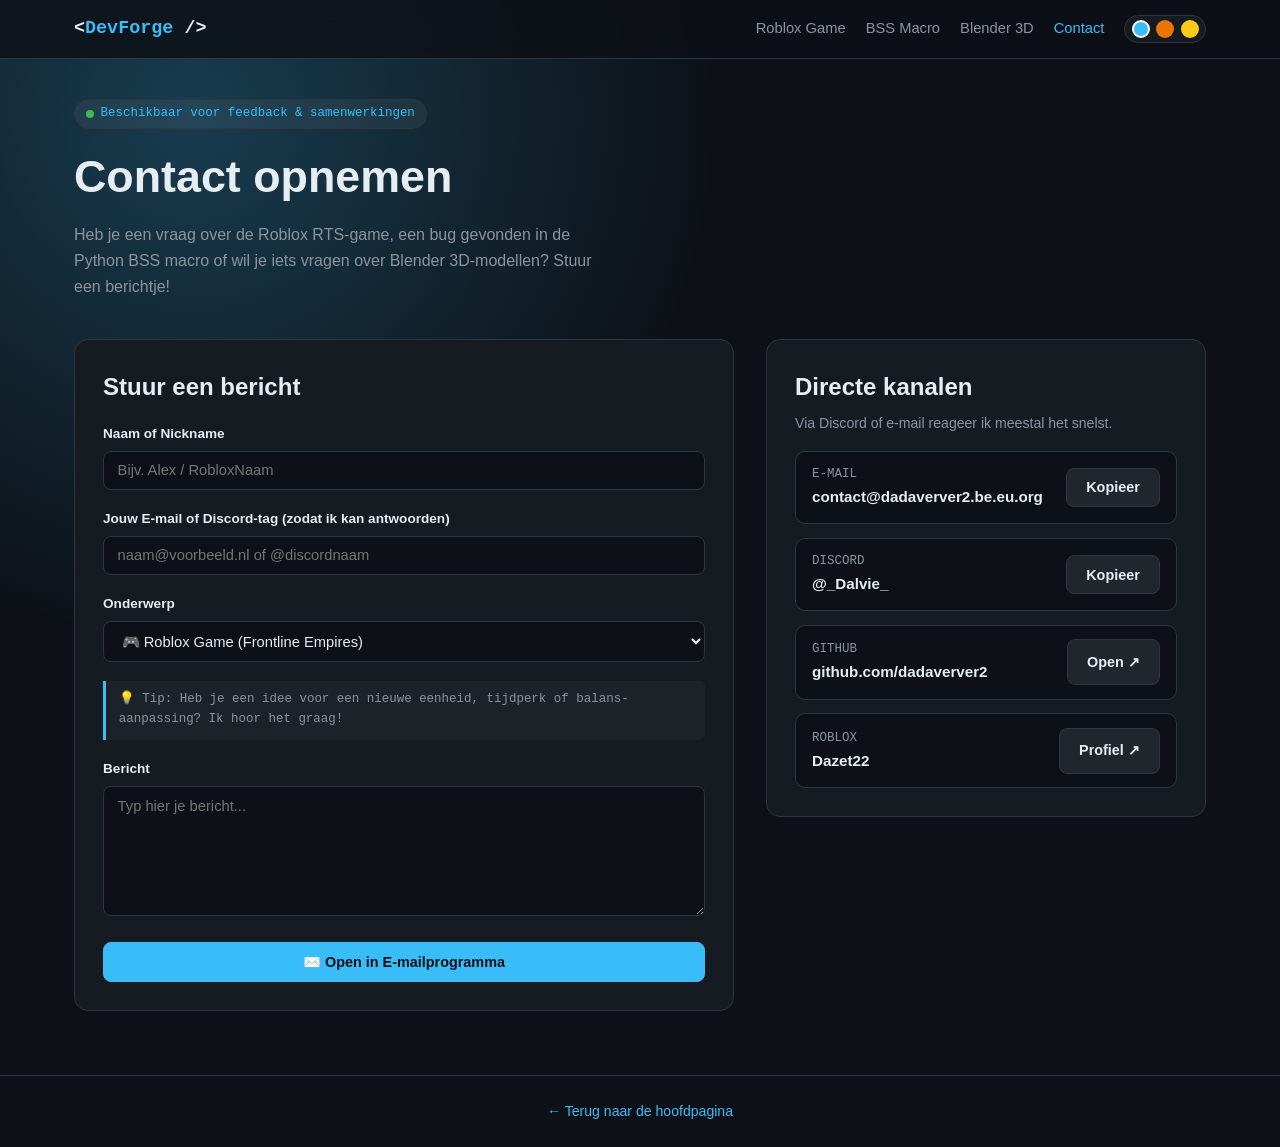
==== contact.html @ e72c08bb "Add files via upload" ====
<!DOCTYPE html>
<html lang="nl">
<head>
  <meta charset="UTF-8" />
  <meta name="viewport" content="width=device-width, initial-scale=1.0" />
  <title>Contact // DevForge</title>
  <style>
    :root {
      --bg: #0d1117;
      --bg-card: #161b22;
      --border: #30363d;
      --text: #e6edf3;
      --text-muted: #8b949e;
      --accent: #38bdf8;
      --accent-glow: rgba(56, 189, 248, 0.25);
      --success: #3fb950;
      --warning: #d29922;
      --font-mono: 'Fira Code', 'Cascadia Code', Consolas, monospace;
      --font-sans: 'Inter', -apple-system, BlinkMacSystemFont, 'Segoe UI', Roboto, sans-serif;
    }

    [data-theme="blender"] {
      --accent: #ea7600;
      --accent-glow: rgba(234, 118, 0, 0.25);
    }

    [data-theme="bss"] {
      --accent: #facc15;
      --accent-glow: rgba(250, 204, 21, 0.25);
    }

    * { box-sizing: border-box; margin: 0; padding: 0; }

    body {
      font-family: var(--font-sans);
      background-color: var(--bg);
      color: var(--text);
      line-height: 1.6;
      background-image: radial-gradient(circle at 15% 10%, var(--accent-glow), transparent 35%);
      min-height: 100vh;
      display: flex;
      flex-direction: column;
    }

    header {
      position: sticky;
      top: 0;
      z-index: 100;
      backdrop-filter: blur(12px);
      background: rgba(13, 17, 23, 0.85);
      border-bottom: 1px solid var(--border);
    }

    .nav-container {
      max-width: 1180px;
      margin: 0 auto;
      padding: 0.9rem 1.5rem;
      display: flex;
      justify-content: space-between;
      align-items: center;
      flex-wrap: wrap;
      gap: 1rem;
    }

    .logo {
      font-family: var(--font-mono);
      font-weight: 700;
      font-size: 1.15rem;
      color: var(--text);
      text-decoration: none;
    }
    .logo span { color: var(--accent); }

    nav {
      display: flex;
      gap: 1.25rem;
      align-items: center;
      flex-wrap: wrap;
    }

    nav a {
      color: var(--text-muted);
      text-decoration: none;
      font-size: 0.92rem;
      font-weight: 500;
      transition: color 0.2s;
    }
    nav a:hover, nav a.active { color: var(--accent); }

    .theme-switcher {
      display: flex;
      gap: 0.4rem;
      background: var(--bg-card);
      padding: 0.25rem 0.4rem;
      border-radius: 999px;
      border: 1px solid var(--border);
    }

    .theme-btn {
      width: 18px;
      height: 18px;
      border-radius: 50%;
      border: 2px solid transparent;
      cursor: pointer;
    }
    .theme-btn.active { border-color: #fff; }
    .theme-blue { background: #38bdf8; }
    .theme-orange { background: #ea7600; }
    .theme-gold { background: #facc15; }

    main {
      max-width: 1180px;
      width: 100%;
      margin: 0 auto;
      padding: 2.5rem 1.5rem 4rem;
      flex: 1;
    }

    .badge {
      display: inline-flex;
      align-items: center;
      gap: 0.4rem;
      font-family: var(--font-mono);
      font-size: 0.78rem;
      padding: 0.25rem 0.7rem;
      border-radius: 999px;
      background: rgba(255, 255, 255, 0.05);
      border: 1px solid var(--border);
      color: var(--accent);
      margin-bottom: 0.75rem;
    }

    .pulse-dot {
      width: 8px;
      height: 8px;
      background: var(--success);
      border-radius: 50%;
    }

    h1 {
      font-size: clamp(1.9rem, 4vw, 2.8rem);
      margin-bottom: 0.6rem;
    }

    .lead {
      color: var(--text-muted);
      max-width: 60ch;
      margin-bottom: 2.5rem;
    }

    .contact-grid {
      display: grid;
      grid-template-columns: 1.2fr 0.8fr;
      gap: 2rem;
      align-items: start;
    }

    @media (max-width: 850px) {
      .contact-grid { grid-template-columns: 1fr; }
    }

    .card {
      background: var(--bg-card);
      border: 1px solid var(--border);
      border-radius: 14px;
      padding: 1.75rem;
    }

    .form-group {
      margin-bottom: 1.15rem;
    }

    label {
      display: block;
      font-size: 0.85rem;
      font-weight: 600;
      margin-bottom: 0.4rem;
      color: var(--text);
    }

    input, select, textarea {
      width: 100%;
      padding: 0.65rem 0.85rem;
      background: #0d1117;
      border: 1px solid var(--border);
      border-radius: 8px;
      color: var(--text);
      font-family: var(--font-sans);
      font-size: 0.92rem;
      outline: none;
      transition: border-color 0.2s;
    }

    input:focus, select:focus, textarea:focus {
      border-color: var(--accent);
    }

    textarea {
      min-height: 130px;
      resize: vertical;
    }

    .hint-box {
      font-family: var(--font-mono);
      font-size: 0.78rem;
      color: var(--text-muted);
      background: rgba(255, 255, 255, 0.03);
      border-left: 3px solid var(--accent);
      padding: 0.6rem 0.8rem;
      border-radius: 0 6px 6px 0;
      margin-bottom: 1.15rem;
    }

    .btn {
      display: inline-flex;
      align-items: center;
      justify-content: center;
      gap: 0.5rem;
      padding: 0.65rem 1.2rem;
      border-radius: 8px;
      border: 1px solid var(--border);
      background: #21262d;
      color: var(--text);
      font-size: 0.9rem;
      font-weight: 600;
      cursor: pointer;
      text-decoration: none;
      transition: all 0.15s;
    }

    .btn:hover { border-color: var(--accent); background: #2c323b; }

    .btn-primary {
      background: var(--accent);
      color: #0d1117;
      border-color: var(--accent);
      width: 100%;
    }
    .btn-primary:hover { opacity: 0.9; background: var(--accent); }

    .channel-list {
      display: flex;
      flex-direction: column;
      gap: 0.85rem;
      margin-top: 1rem;
    }

    .channel-item {
      display: flex;
      justify-content: space-between;
      align-items: center;
      background: #0d1117;
      border: 1px solid var(--border);
      padding: 0.85rem 1rem;
      border-radius: 10px;
      gap: 0.75rem;
    }

    .channel-title {
      font-size: 0.78rem;
      color: var(--text-muted);
      font-family: var(--font-mono);
    }

    .channel-value {
      font-size: 0.95rem;
      font-weight: 600;
      word-break: break-all;
    }

    .toast {
      position: fixed;
      bottom: 20px;
      right: 20px;
      background: var(--bg-card);
      border: 1px solid var(--accent);
      color: var(--text);
      padding: 0.75rem 1.1rem;
      border-radius: 10px;
      font-size: 0.88rem;
      transform: translateY(100px);
      opacity: 0;
      transition: all 0.25s ease;
    }
    .toast.show { transform: translateY(0); opacity: 1; }

    footer {
      border-top: 1px solid var(--border);
      padding: 1.5rem;
      text-align: center;
      color: var(--text-muted);
      font-size: 0.88rem;
    }
  </style>
</head>
<body>

  <header>
    <div class="nav-container">
      <a href="index.html" class="logo">&lt;<span>DevForge</span> /&gt;</a>
      <nav>
        <a href="index.html#roblox">Roblox Game</a>
        <a href="index.html#python">BSS Macro</a>
        <a href="index.html#blender">Blender 3D</a>
        <a href="contact.html" class="active">Contact</a>
        <div class="theme-switcher" title="Kies accentkleur">
          <button class="theme-btn theme-blue active" onclick="setTheme('default', this)"></button>
          <button class="theme-btn theme-orange" onclick="setTheme('blender', this)"></button>
          <button class="theme-btn theme-gold" onclick="setTheme('bss', this)"></button>
        </div>
      </nav>
    </div>
  </header>

  <main>
    <div class="badge"><span class="pulse-dot"></span> Beschikbaar voor feedback & samenwerkingen</div>
    <h1>Contact opnemen</h1>
    <p class="lead">
      Heb je een vraag over de Roblox RTS-game, een bug gevonden in de Python BSS macro of wil je iets vragen over Blender 3D-modellen? Stuur een berichtje!
    </p>

    <div class="contact-grid">
      <!-- FORMULIER -->
      <div class="card">
        <h2 style="margin-bottom: 1rem;">Stuur een bericht</h2>
        <form id="contactForm" onsubmit="handleSubmit(event)">
          <div class="form-group">
            <label for="name">Naam of Nickname</label>
            <input type="text" id="name" placeholder="Bijv. Alex / RobloxNaam" required />
          </div>

          <div class="form-group">
            <label for="senderInfo">Jouw E-mail of Discord-tag (zodat ik kan antwoorden)</label>
            <input type="text" id="senderInfo" placeholder="naam@voorbeeld.nl of @discordnaam" required />
          </div>

          <div class="form-group">
            <label for="topic">Onderwerp</label>
            <select id="topic" onchange="updateHint()">
              <option value="Roblox Game">🎮 Roblox Game (Frontline Empires)</option>
              <option value="BSS Macro">🐝 Python BSS Macro (Support / Bug)</option>
              <option value="Blender 3D">🧊 Blender 3D Modellering</option>
              <option value="Anders">💬 Algemene vraag / Hallo zeggen</option>
            </select>
          </div>

          <div class="hint-box" id="topicHint">
            💡 Tip: Heb je een idee voor een nieuwe eenheid, tijdperk of balans-aanpassing? Ik hoor het graag!
          </div>

          <div class="form-group">
            <label for="message">Bericht</label>
            <textarea id="message" placeholder="Typ hier je bericht..." required></textarea>
          </div>

          <button type="submit" class="btn btn-primary">✉️ Open in E-mailprogramma</button>
        </form>
      </div>

      <!-- DIRECTE KANALEN -->
      <div class="card">
        <h2>Directe kanalen</h2>
        <p style="font-size: 0.88rem; color: var(--text-muted); margin-top: 0.35rem;">
          Via Discord of e-mail reageer ik meestal het snelst.
        </p>

        <div class="channel-list">
          <!-- VUL HIER IN: JOUW E-MAILADRES -->
          <div class="channel-item">
            <div>
              <div class="channel-title">E-MAIL</div>
              <div class="channel-value" id="myEmail">contact@dadaverver2.be.eu.org</div>
            </div>
            <button class="btn" onclick="copyText('myEmail', 'E-mailadres gekopieerd!')">Kopieer</button>
          </div>

          <!-- VUL HIER IN: JOUW DISCORD GEBRUIKERSNAAM -->
          <div class="channel-item">
            <div>
              <div class="channel-title">DISCORD</div>
              <div class="channel-value" id="myDiscord">@_Dalvie_</div>
            </div>
            <button class="btn" onclick="copyText('myDiscord', 'Discord-naam gekopieerd!')">Kopieer</button>
          </div>

          <!-- VUL HIER IN: JOUW GITHUB LINK -->
          <div class="channel-item">
            <div>
              <div class="channel-title">GITHUB</div>
              <div class="channel-value">github.com/dadaverver2</div>
            </div>
            <a class="btn" href="https://github.com/jouw-naam" target="_blank" rel="noopener">Open ↗</a>
          </div>

          <!-- VUL HIER IN: JOUW ROBLOX PROFIEL LINK -->
          <div class="channel-item">
            <div>
              <div class="channel-title">ROBLOX</div>
              <div class="channel-value">Dazet22</div>
            </div>
            <a class="btn" href="https://www.roblox.com/" target="_blank" rel="noopener">Profiel ↗</a>
          </div>
        </div>
      </div>
    </div>
  </main>

  <footer>
    <a href="index.html" style="color: var(--accent); text-decoration: none;">← Terug naar de hoofdpagina</a>
  </footer>

  <div class="toast" id="toast"></div>

  <script>
    // VUL HIER IN: Hetzelfde e-mailadres waar het formulier naartoe moet mailen
    const TARGET_EMAIL = "contact@dadaverver2.be.eu.org";

    function setTheme(theme, btn) {
      if (theme === 'default') document.documentElement.removeAttribute('data-theme');
      else document.documentElement.setAttribute('data-theme', theme);
      document.querySelectorAll('.theme-btn').forEach(b => b.classList.remove('active'));
      if (btn) btn.classList.add('active');
    }

    function updateHint() {
      const topic = document.getElementById('topic').value;
      const hint = document.getElementById('topicHint');
      const hints = {
        "Roblox Game": "💡 Tip: Heb je een idee voor een nieuwe eenheid, tijdperk of balans-aanpassing? Ik hoor het graag!",
        "BSS Macro": "💡 Tip: Meld bij een bug graag je schermresolutie (bijv. 1920x1080) en Windows scaling (100% / 125%).",
        "Blender 3D": "💡 Tip: Op zoek naar een specifiek low-poly model of benieuwd naar de polycount/wireframes? Vermeld het erbij!",
        "Anders": "💡 Tip: Alles mag, van programmeertips tot gewoon even hoi zeggen!"
      };
      hint.textContent = hints[topic];
    }

    function copyText(elementId, message) {
      const text = document.getElementById(elementId).textContent.trim();
      navigator.clipboard.writeText(text).then(() => showToast(message));
    }

    function handleSubmit(e) {
      e.preventDefault();
      const name = document.getElementById('name').value;
      const sender = document.getElementById('senderInfo').value;
      const topic = document.getElementById('topic').value;
      const msg = document.getElementById('message').value;

      const subject = encodeURIComponent(`[Website Contact] ${topic} - van ${name}`);
      const body = encodeURIComponent(`Naam: ${name}\nContactgegevens: ${sender}\nOnderwerp: ${topic}\n\nBericht:\n${msg}`);

      window.location.href = `mailto:${TARGET_EMAIL}?subject=${subject}&body=${body}`;
      showToast("E-mailprogramma geopend!");
    }

    function showToast(msg) {
      const t = document.getElementById('toast');
      t.textContent = msg;
      t.classList.add('show');
      setTimeout(() => t.classList.remove('show'), 3000);
    }
  </script>
</body>
</html>
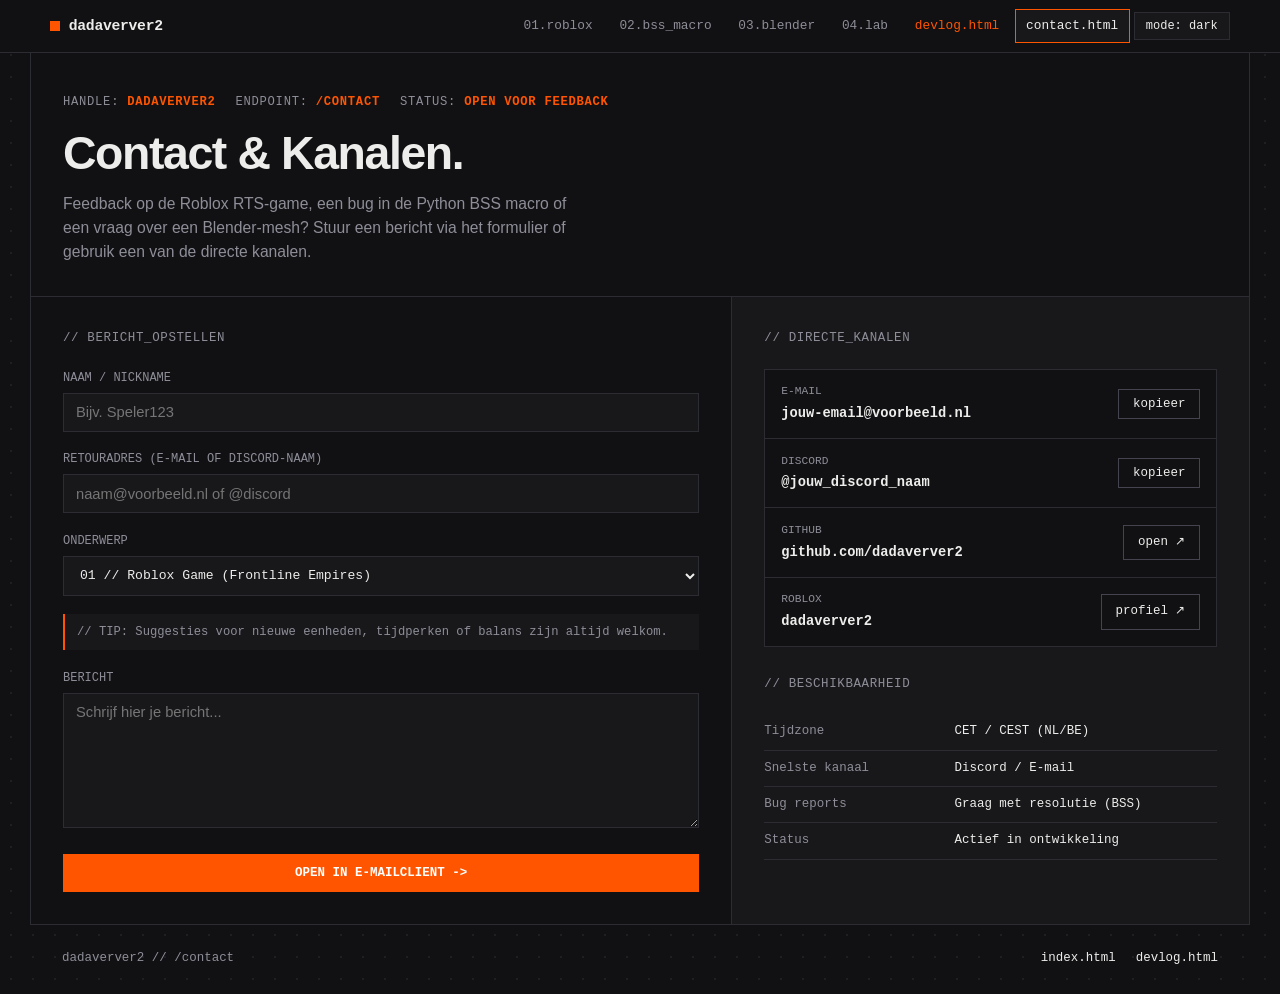
==== commit 1d2122f0: "Add files via upload" ====
--- a/contact.html
+++ b/contact.html
@@ -3,461 +3,560 @@
 <head>
   <meta charset="UTF-8" />
   <meta name="viewport" content="width=device-width, initial-scale=1.0" />
-  <title>Contact // DevForge</title>
+  <title>dadaverver2 — contact</title>
   <style>
     :root {
-      --bg: #0d1117;
-      --bg-card: #161b22;
-      --border: #30363d;
-      --text: #e6edf3;
-      --text-muted: #8b949e;
-      --accent: #38bdf8;
-      --accent-glow: rgba(56, 189, 248, 0.25);
-      --success: #3fb950;
-      --warning: #d29922;
-      --font-mono: 'Fira Code', 'Cascadia Code', Consolas, monospace;
-      --font-sans: 'Inter', -apple-system, BlinkMacSystemFont, 'Segoe UI', Roboto, sans-serif;
-    }
-
-    [data-theme="blender"] {
-      --accent: #ea7600;
-      --accent-glow: rgba(234, 118, 0, 0.25);
-    }
-
-    [data-theme="bss"] {
-      --accent: #facc15;
-      --accent-glow: rgba(250, 204, 21, 0.25);
+      --bg: #111113;
+      --surface: #18181b;
+      --surface-alt: #1f1f24;
+      --border: #2c2c33;
+      --border-strong: #44444e;
+      --text: #ededeb;
+      --muted: #8e8e99;
+      --accent: #ff5500;
+      --ok: #2ea043;
+      --grid-dot: rgba(255, 255, 255, 0.06);
+      --mono: ui-monospace, 'SFMono-Regular', 'Cascadia Code', Menlo, Consolas, monospace;
+      --sans: 'Inter', -apple-system, BlinkMacSystemFont, 'Segoe UI', Roboto, sans-serif;
+    }
+
+    [data-mode="paper"] {
+      --bg: #f3f2ed;
+      --surface: #eae8e1;
+      --surface-alt: #e2dfd6;
+      --border: #cbc8be;
+      --border-strong: #9e9b90;
+      --text: #161615;
+      --muted: #5c5b55;
+      --accent: #d93f00;
+      --ok: #1a7f37;
+      --grid-dot: rgba(0, 0, 0, 0.08);
     }
 
     * { box-sizing: border-box; margin: 0; padding: 0; }
 
     body {
-      font-family: var(--font-sans);
+      font-family: var(--sans);
       background-color: var(--bg);
-      color: var(--text);
-      line-height: 1.6;
-      background-image: radial-gradient(circle at 15% 10%, var(--accent-glow), transparent 35%);
+      background-image: radial-gradient(var(--grid-dot) 1px, transparent 1px);
+      background-size: 22px 22px;
+      color: var(--text);
+      line-height: 1.55;
+      -webkit-font-smoothing: antialiased;
       min-height: 100vh;
       display: flex;
       flex-direction: column;
     }
 
-    header {
+    /* TOP STUDIO BAR */
+    .topbar {
       position: sticky;
       top: 0;
       z-index: 100;
-      backdrop-filter: blur(12px);
-      background: rgba(13, 17, 23, 0.85);
+      background: var(--bg);
       border-bottom: 1px solid var(--border);
     }
 
-    .nav-container {
-      max-width: 1180px;
+    .topbar-inner {
+      max-width: 1220px;
       margin: 0 auto;
-      padding: 0.9rem 1.5rem;
+      display: flex;
+      justify-content: space-between;
+      align-items: center;
+      padding: 0 1.25rem;
+      min-height: 52px;
+      gap: 1rem;
+      flex-wrap: wrap;
+    }
+
+    .brand {
+      font-family: var(--mono);
+      font-size: 0.92rem;
+      font-weight: 700;
+      text-decoration: none;
+      color: var(--text);
+      display: flex;
+      align-items: center;
+      gap: 0.55rem;
+      letter-spacing: -0.02em;
+    }
+
+    .brand-marker {
+      display: inline-block;
+      width: 10px;
+      height: 10px;
+      background: var(--accent);
+    }
+
+    .nav-links {
+      display: flex;
+      align-items: center;
+      gap: 0.25rem;
+      flex-wrap: wrap;
+    }
+
+    .nav-links a {
+      font-family: var(--mono);
+      font-size: 0.8rem;
+      color: var(--muted);
+      text-decoration: none;
+      padding: 0.35rem 0.65rem;
+      border: 1px solid transparent;
+      transition: all 0.12s;
+    }
+
+    .nav-links a:hover {
+      color: var(--text);
+      border-color: var(--border);
+      background: var(--surface);
+    }
+
+    .nav-links a.nav-ext {
+      color: var(--accent);
+    }
+
+    .nav-links a.active {
+      color: var(--text);
+      border-color: var(--accent);
+      background: var(--surface);
+    }
+
+    .mode-btn {
+      font-family: var(--mono);
+      font-size: 0.75rem;
+      background: var(--surface);
+      color: var(--text);
+      border: 1px solid var(--border);
+      padding: 0.35rem 0.7rem;
+      cursor: pointer;
+    }
+    .mode-btn:hover { border-color: var(--accent); }
+
+    /* MAIN WRAP */
+    .wrap {
+      max-width: 1220px;
+      width: 100%;
+      margin: 0 auto;
+      border-left: 1px solid var(--border);
+      border-right: 1px solid var(--border);
+      background: var(--bg);
+      flex: 1;
+    }
+
+    /* HEADER BLOCK */
+    .page-head {
+      padding: 2.5rem 2rem 2rem;
+      border-bottom: 1px solid var(--border);
+    }
+
+    .meta-strip {
+      font-family: var(--mono);
+      font-size: 0.76rem;
+      color: var(--muted);
+      text-transform: uppercase;
+      letter-spacing: 0.06em;
+      margin-bottom: 1rem;
+      display: flex;
+      gap: 1.25rem;
+      flex-wrap: wrap;
+    }
+
+    .meta-strip span strong { color: var(--accent); font-weight: 600; }
+
+    h1 {
+      font-size: clamp(2rem, 4vw, 2.9rem);
+      font-weight: 800;
+      line-height: 1.08;
+      letter-spacing: -0.03em;
+      margin-bottom: 0.85rem;
+    }
+
+    .page-copy {
+      color: var(--muted);
+      max-width: 60ch;
+      font-size: 0.98rem;
+    }
+
+    /* SPLIT GRID */
+    .split-panel {
+      display: grid;
+      grid-template-columns: 1.15fr 0.85fr;
+      border-bottom: 1px solid var(--border);
+    }
+
+    @media (max-width: 900px) {
+      .split-panel { grid-template-columns: 1fr; }
+      .panel-right { border-left: none !important; border-top: 1px solid var(--border); }
+    }
+
+    .panel-left {
+      padding: 2rem;
+    }
+
+    .panel-right {
+      border-left: 1px solid var(--border);
+      padding: 2rem;
+      background: var(--surface);
+    }
+
+    .sub-label {
+      font-family: var(--mono);
+      font-size: 0.78rem;
+      color: var(--muted);
+      text-transform: uppercase;
+      letter-spacing: 0.05em;
+      margin-bottom: 1.25rem;
+      display: block;
+    }
+
+    /* FORM */
+    .form-row {
+      margin-bottom: 1.15rem;
+    }
+
+    .form-row label {
+      display: block;
+      font-family: var(--mono);
+      font-size: 0.75rem;
+      color: var(--muted);
+      text-transform: uppercase;
+      margin-bottom: 0.35rem;
+    }
+
+    input, select, textarea {
+      width: 100%;
+      padding: 0.65rem 0.75rem;
+      background: var(--surface);
+      border: 1px solid var(--border);
+      color: var(--text);
+      font-family: var(--sans);
+      font-size: 0.92rem;
+      outline: none;
+      transition: border-color 0.12s;
+    }
+
+    select {
+      font-family: var(--mono);
+      font-size: 0.82rem;
+    }
+
+    input:focus, select:focus, textarea:focus {
+      border-color: var(--accent);
+    }
+
+    textarea {
+      min-height: 135px;
+      resize: vertical;
+    }
+
+    .hint-line {
+      font-family: var(--mono);
+      font-size: 0.76rem;
+      color: var(--muted);
+      border-left: 2px solid var(--accent);
+      background: var(--surface);
+      padding: 0.55rem 0.75rem;
+      margin-bottom: 1.15rem;
+    }
+
+    /* BUTTONS */
+    .btn {
+      font-family: var(--mono);
+      font-size: 0.78rem;
+      padding: 0.45rem 0.85rem;
+      border: 1px solid var(--border-strong);
+      background: var(--bg);
+      color: var(--text);
+      cursor: pointer;
+      text-decoration: none;
+      display: inline-flex;
+      align-items: center;
+      justify-content: center;
+      transition: border-color 0.12s;
+    }
+    .btn:hover { border-color: var(--accent); }
+
+    .btn-accent {
+      background: var(--accent);
+      color: #fff;
+      border-color: var(--accent);
+      font-weight: 600;
+      width: 100%;
+      padding: 0.7rem 1rem;
+    }
+    .btn-accent:hover { opacity: 0.92; }
+
+    /* CHANNELS LEDGER */
+    .channel-list {
+      border: 1px solid var(--border);
+      background: var(--bg);
+      margin-bottom: 1.75rem;
+    }
+
+    .channel-row {
+      display: flex;
+      justify-content: space-between;
+      align-items: center;
+      padding: 0.85rem 1rem;
+      border-bottom: 1px solid var(--border);
+      gap: 0.75rem;
+    }
+    .channel-row:last-child { border-bottom: none; }
+
+    .ch-key {
+      font-family: var(--mono);
+      font-size: 0.7rem;
+      color: var(--muted);
+      text-transform: uppercase;
+    }
+
+    .ch-val {
+      font-family: var(--mono);
+      font-size: 0.86rem;
+      font-weight: 600;
+      word-break: break-all;
+      margin-top: 0.15rem;
+    }
+
+    .spec-table {
+      width: 100%;
+      border-collapse: collapse;
+      font-family: var(--mono);
+      font-size: 0.78rem;
+    }
+
+    .spec-table td {
+      padding: 0.5rem 0;
+      border-bottom: 1px solid var(--border);
+    }
+
+    .spec-table td:first-child {
+      color: var(--muted);
+      width: 42%;
+    }
+
+    /* TOAST */
+    .toast {
+      position: fixed;
+      bottom: 20px;
+      right: 20px;
+      background: var(--bg);
+      border: 1px solid var(--accent);
+      color: var(--text);
+      font-family: var(--mono);
+      font-size: 0.78rem;
+      padding: 0.65rem 1rem;
+      transform: translateY(100px);
+      opacity: 0;
+      transition: all 0.2s ease;
+      z-index: 999;
+    }
+    .toast.show { transform: translateY(0); opacity: 1; }
+
+    /* FOOTER */
+    footer {
+      max-width: 1220px;
+      width: 100%;
+      margin: 0 auto;
+      padding: 1.5rem 2rem;
       display: flex;
       justify-content: space-between;
       align-items: center;
       flex-wrap: wrap;
       gap: 1rem;
-    }
-
-    .logo {
-      font-family: var(--font-mono);
-      font-weight: 700;
-      font-size: 1.15rem;
-      color: var(--text);
-      text-decoration: none;
-    }
-    .logo span { color: var(--accent); }
-
-    nav {
-      display: flex;
-      gap: 1.25rem;
-      align-items: center;
-      flex-wrap: wrap;
-    }
-
-    nav a {
-      color: var(--text-muted);
-      text-decoration: none;
-      font-size: 0.92rem;
-      font-weight: 500;
-      transition: color 0.2s;
-    }
-    nav a:hover, nav a.active { color: var(--accent); }
-
-    .theme-switcher {
-      display: flex;
-      gap: 0.4rem;
-      background: var(--bg-card);
-      padding: 0.25rem 0.4rem;
-      border-radius: 999px;
-      border: 1px solid var(--border);
-    }
-
-    .theme-btn {
-      width: 18px;
-      height: 18px;
-      border-radius: 50%;
-      border: 2px solid transparent;
-      cursor: pointer;
-    }
-    .theme-btn.active { border-color: #fff; }
-    .theme-blue { background: #38bdf8; }
-    .theme-orange { background: #ea7600; }
-    .theme-gold { background: #facc15; }
-
-    main {
-      max-width: 1180px;
-      width: 100%;
-      margin: 0 auto;
-      padding: 2.5rem 1.5rem 4rem;
-      flex: 1;
-    }
-
-    .badge {
-      display: inline-flex;
-      align-items: center;
-      gap: 0.4rem;
-      font-family: var(--font-mono);
+      font-family: var(--mono);
       font-size: 0.78rem;
-      padding: 0.25rem 0.7rem;
-      border-radius: 999px;
-      background: rgba(255, 255, 255, 0.05);
-      border: 1px solid var(--border);
-      color: var(--accent);
-      margin-bottom: 0.75rem;
-    }
-
-    .pulse-dot {
-      width: 8px;
-      height: 8px;
-      background: var(--success);
-      border-radius: 50%;
-    }
-
-    h1 {
-      font-size: clamp(1.9rem, 4vw, 2.8rem);
-      margin-bottom: 0.6rem;
-    }
-
-    .lead {
-      color: var(--text-muted);
-      max-width: 60ch;
-      margin-bottom: 2.5rem;
-    }
-
-    .contact-grid {
-      display: grid;
-      grid-template-columns: 1.2fr 0.8fr;
-      gap: 2rem;
-      align-items: start;
-    }
-
-    @media (max-width: 850px) {
-      .contact-grid { grid-template-columns: 1fr; }
-    }
-
-    .card {
-      background: var(--bg-card);
-      border: 1px solid var(--border);
-      border-radius: 14px;
-      padding: 1.75rem;
-    }
-
-    .form-group {
-      margin-bottom: 1.15rem;
-    }
-
-    label {
-      display: block;
-      font-size: 0.85rem;
-      font-weight: 600;
-      margin-bottom: 0.4rem;
-      color: var(--text);
-    }
-
-    input, select, textarea {
-      width: 100%;
-      padding: 0.65rem 0.85rem;
-      background: #0d1117;
-      border: 1px solid var(--border);
-      border-radius: 8px;
-      color: var(--text);
-      font-family: var(--font-sans);
-      font-size: 0.92rem;
-      outline: none;
-      transition: border-color 0.2s;
-    }
-
-    input:focus, select:focus, textarea:focus {
-      border-color: var(--accent);
-    }
-
-    textarea {
-      min-height: 130px;
-      resize: vertical;
-    }
-
-    .hint-box {
-      font-family: var(--font-mono);
-      font-size: 0.78rem;
-      color: var(--text-muted);
-      background: rgba(255, 255, 255, 0.03);
-      border-left: 3px solid var(--accent);
-      padding: 0.6rem 0.8rem;
-      border-radius: 0 6px 6px 0;
-      margin-bottom: 1.15rem;
-    }
-
-    .btn {
-      display: inline-flex;
-      align-items: center;
-      justify-content: center;
-      gap: 0.5rem;
-      padding: 0.65rem 1.2rem;
-      border-radius: 8px;
-      border: 1px solid var(--border);
-      background: #21262d;
-      color: var(--text);
-      font-size: 0.9rem;
-      font-weight: 600;
-      cursor: pointer;
-      text-decoration: none;
-      transition: all 0.15s;
-    }
-
-    .btn:hover { border-color: var(--accent); background: #2c323b; }
-
-    .btn-primary {
-      background: var(--accent);
-      color: #0d1117;
-      border-color: var(--accent);
-      width: 100%;
-    }
-    .btn-primary:hover { opacity: 0.9; background: var(--accent); }
-
-    .channel-list {
-      display: flex;
-      flex-direction: column;
-      gap: 0.85rem;
-      margin-top: 1rem;
-    }
-
-    .channel-item {
-      display: flex;
-      justify-content: space-between;
-      align-items: center;
-      background: #0d1117;
-      border: 1px solid var(--border);
-      padding: 0.85rem 1rem;
-      border-radius: 10px;
-      gap: 0.75rem;
-    }
-
-    .channel-title {
-      font-size: 0.78rem;
-      color: var(--text-muted);
-      font-family: var(--font-mono);
-    }
-
-    .channel-value {
-      font-size: 0.95rem;
-      font-weight: 600;
-      word-break: break-all;
-    }
-
-    .toast {
-      position: fixed;
-      bottom: 20px;
-      right: 20px;
-      background: var(--bg-card);
-      border: 1px solid var(--accent);
-      color: var(--text);
-      padding: 0.75rem 1.1rem;
-      border-radius: 10px;
-      font-size: 0.88rem;
-      transform: translateY(100px);
-      opacity: 0;
-      transition: all 0.25s ease;
-    }
-    .toast.show { transform: translateY(0); opacity: 1; }
-
-    footer {
-      border-top: 1px solid var(--border);
-      padding: 1.5rem;
-      text-align: center;
-      color: var(--text-muted);
-      font-size: 0.88rem;
-    }
+      color: var(--muted);
+    }
+    footer a { color: var(--text); text-decoration: none; }
+    footer a:hover { color: var(--accent); }
   </style>
 </head>
 <body>
 
-  <header>
-    <div class="nav-container">
-      <a href="index.html" class="logo">&lt;<span>DevForge</span> /&gt;</a>
-      <nav>
-        <a href="index.html#roblox">Roblox Game</a>
-        <a href="index.html#python">BSS Macro</a>
-        <a href="index.html#blender">Blender 3D</a>
-        <a href="contact.html" class="active">Contact</a>
-        <div class="theme-switcher" title="Kies accentkleur">
-          <button class="theme-btn theme-blue active" onclick="setTheme('default', this)"></button>
-          <button class="theme-btn theme-orange" onclick="setTheme('blender', this)"></button>
-          <button class="theme-btn theme-gold" onclick="setTheme('bss', this)"></button>
-        </div>
+  <header class="topbar">
+    <div class="topbar-inner">
+      <a href="index.html" class="brand">
+        <span class="brand-marker"></span>
+        dadaverver2
+      </a>
+      <nav class="nav-links">
+        <a href="index.html#roblox">01.roblox</a>
+        <a href="index.html#python">02.bss_macro</a>
+        <a href="index.html#blender">03.blender</a>
+        <a href="index.html#extra">04.lab</a>
+        <a href="devlog.html" class="nav-ext">devlog.html</a>
+        <a href="contact.html" class="active">contact.html</a>
+        <button class="mode-btn" id="modeToggle" onclick="toggleMode()">mode: dark</button>
       </nav>
     </div>
   </header>
 
-  <main>
-    <div class="badge"><span class="pulse-dot"></span> Beschikbaar voor feedback & samenwerkingen</div>
-    <h1>Contact opnemen</h1>
-    <p class="lead">
-      Heb je een vraag over de Roblox RTS-game, een bug gevonden in de Python BSS macro of wil je iets vragen over Blender 3D-modellen? Stuur een berichtje!
-    </p>
-
-    <div class="contact-grid">
+  <main class="wrap">
+    <section class="page-head">
+      <div class="meta-strip">
+        <span>HANDLE: <strong>dadaverver2</strong></span>
+        <span>ENDPOINT: <strong>/contact</strong></span>
+        <span>STATUS: <strong>OPEN VOOR FEEDBACK</strong></span>
+      </div>
+      <h1>Contact & Kanalen.</h1>
+      <p class="page-copy">
+        Feedback op de Roblox RTS-game, een bug in de Python BSS macro of een vraag over een Blender-mesh? Stuur een bericht via het formulier of gebruik een van de directe kanalen.
+      </p>
+    </section>
+
+    <section class="split-panel">
       <!-- FORMULIER -->
-      <div class="card">
-        <h2 style="margin-bottom: 1rem;">Stuur een bericht</h2>
+      <div class="panel-left">
+        <span class="sub-label">// BERICHT_OPSTELLEN</span>
+
         <form id="contactForm" onsubmit="handleSubmit(event)">
-          <div class="form-group">
-            <label for="name">Naam of Nickname</label>
-            <input type="text" id="name" placeholder="Bijv. Alex / RobloxNaam" required />
-          </div>
-
-          <div class="form-group">
-            <label for="senderInfo">Jouw E-mail of Discord-tag (zodat ik kan antwoorden)</label>
-            <input type="text" id="senderInfo" placeholder="naam@voorbeeld.nl of @discordnaam" required />
-          </div>
-
-          <div class="form-group">
+          <div class="form-row">
+            <label for="name">Naam / Nickname</label>
+            <input type="text" id="name" placeholder="Bijv. Speler123" required />
+          </div>
+
+          <div class="form-row">
+            <label for="sender">Retouradres (E-mail of Discord-naam)</label>
+            <input type="text" id="sender" placeholder="naam@voorbeeld.nl of @discord" required />
+          </div>
+
+          <div class="form-row">
             <label for="topic">Onderwerp</label>
             <select id="topic" onchange="updateHint()">
-              <option value="Roblox Game">🎮 Roblox Game (Frontline Empires)</option>
-              <option value="BSS Macro">🐝 Python BSS Macro (Support / Bug)</option>
-              <option value="Blender 3D">🧊 Blender 3D Modellering</option>
-              <option value="Anders">💬 Algemene vraag / Hallo zeggen</option>
+              <option value="Roblox RTS">01 // Roblox Game (Frontline Empires)</option>
+              <option value="BSS Macro">02 // Python BSS Macro (Bug / Support)</option>
+              <option value="Blender 3D">03 // Blender 3D Modellering</option>
+              <option value="Algemeen">04 // Algemene vraag</option>
             </select>
           </div>
 
-          <div class="hint-box" id="topicHint">
-            💡 Tip: Heb je een idee voor een nieuwe eenheid, tijdperk of balans-aanpassing? Ik hoor het graag!
-          </div>
-
-          <div class="form-group">
+          <div class="hint-line" id="hintBox">
+            // TIP: Suggesties voor nieuwe eenheden, tijdperken of balans zijn altijd welkom.
+          </div>
+
+          <div class="form-row">
             <label for="message">Bericht</label>
-            <textarea id="message" placeholder="Typ hier je bericht..." required></textarea>
-          </div>
-
-          <button type="submit" class="btn btn-primary">✉️ Open in E-mailprogramma</button>
+            <textarea id="message" placeholder="Schrijf hier je bericht..." required></textarea>
+          </div>
+
+          <button type="submit" class="btn btn-accent">OPEN IN E-MAILCLIENT -&gt;</button>
         </form>
       </div>
 
       <!-- DIRECTE KANALEN -->
-      <div class="card">
-        <h2>Directe kanalen</h2>
-        <p style="font-size: 0.88rem; color: var(--text-muted); margin-top: 0.35rem;">
-          Via Discord of e-mail reageer ik meestal het snelst.
-        </p>
+      <div class="panel-right">
+        <span class="sub-label">// DIRECTE_KANALEN</span>
 
         <div class="channel-list">
           <!-- VUL HIER IN: JOUW E-MAILADRES -->
-          <div class="channel-item">
+          <div class="channel-row">
             <div>
-              <div class="channel-title">E-MAIL</div>
-              <div class="channel-value" id="myEmail">contact@dadaverver2.be.eu.org</div>
+              <div class="ch-key">E-MAIL</div>
+              <div class="ch-val" id="myEmail">jouw-email@voorbeeld.nl</div>
             </div>
-            <button class="btn" onclick="copyText('myEmail', 'E-mailadres gekopieerd!')">Kopieer</button>
+            <button class="btn" onclick="copyText('myEmail', 'E-mailadres gekopieerd')">kopieer</button>
           </div>
 
           <!-- VUL HIER IN: JOUW DISCORD GEBRUIKERSNAAM -->
-          <div class="channel-item">
+          <div class="channel-row">
             <div>
-              <div class="channel-title">DISCORD</div>
-              <div class="channel-value" id="myDiscord">@_Dalvie_</div>
+              <div class="ch-key">DISCORD</div>
+              <div class="ch-val" id="myDiscord">@jouw_discord_naam</div>
             </div>
-            <button class="btn" onclick="copyText('myDiscord', 'Discord-naam gekopieerd!')">Kopieer</button>
+            <button class="btn" onclick="copyText('myDiscord', 'Discord-naam gekopieerd')">kopieer</button>
           </div>
 
           <!-- VUL HIER IN: JOUW GITHUB LINK -->
-          <div class="channel-item">
+          <div class="channel-row">
             <div>
-              <div class="channel-title">GITHUB</div>
-              <div class="channel-value">github.com/dadaverver2</div>
+              <div class="ch-key">GITHUB</div>
+              <div class="ch-val">github.com/dadaverver2</div>
             </div>
-            <a class="btn" href="https://github.com/jouw-naam" target="_blank" rel="noopener">Open ↗</a>
+            <a class="btn" href="https://github.com/dadaverver2" target="_blank" rel="noopener">open ↗</a>
           </div>
 
           <!-- VUL HIER IN: JOUW ROBLOX PROFIEL LINK -->
-          <div class="channel-item">
+          <div class="channel-row">
             <div>
-              <div class="channel-title">ROBLOX</div>
-              <div class="channel-value">Dazet22</div>
+              <div class="ch-key">ROBLOX</div>
+              <div class="ch-val">dadaverver2</div>
             </div>
-            <a class="btn" href="https://www.roblox.com/" target="_blank" rel="noopener">Profiel ↗</a>
+            <a class="btn" href="https://www.roblox.com/" target="_blank" rel="noopener">profiel ↗</a>
           </div>
         </div>
+
+        <span class="sub-label">// BESCHIKBAARHEID</span>
+        <table class="spec-table">
+          <tr><td>Tijdzone</td><td>CET / CEST (NL/BE)</td></tr>
+          <tr><td>Snelste kanaal</td><td>Discord / E-mail</td></tr>
+          <tr><td>Bug reports</td><td>Graag met resolutie (BSS)</td></tr>
+          <tr><td>Status</td><td>Actief in ontwikkeling</td></tr>
+        </table>
       </div>
+    </section>
+  </main>
+
+  <footer>
+    <span>dadaverver2 // /contact</span>
+    <div style="display:flex; gap:1.25rem;">
+      <a href="index.html">index.html</a>
+      <a href="devlog.html">devlog.html</a>
     </div>
-  </main>
-
-  <footer>
-    <a href="index.html" style="color: var(--accent); text-decoration: none;">← Terug naar de hoofdpagina</a>
   </footer>
 
   <div class="toast" id="toast"></div>
 
   <script>
-    // VUL HIER IN: Hetzelfde e-mailadres waar het formulier naartoe moet mailen
-    const TARGET_EMAIL = "contact@dadaverver2.be.eu.org";
-
-    function setTheme(theme, btn) {
-      if (theme === 'default') document.documentElement.removeAttribute('data-theme');
-      else document.documentElement.setAttribute('data-theme', theme);
-      document.querySelectorAll('.theme-btn').forEach(b => b.classList.remove('active'));
-      if (btn) btn.classList.add('active');
+    // VUL HIER IN: Jouw e-mailadres waar het formulier naartoe moet openen
+    const TARGET_EMAIL = "jouw-email@voorbeeld.nl";
+
+    function toggleMode() {
+      const isPaper = document.documentElement.getAttribute('data-mode') === 'paper';
+      if (isPaper) {
+        document.documentElement.removeAttribute('data-mode');
+        document.getElementById('modeToggle').textContent = 'mode: dark';
+      } else {
+        document.documentElement.setAttribute('data-mode', 'paper');
+        document.getElementById('modeToggle').textContent = 'mode: paper';
+      }
     }
 
     function updateHint() {
       const topic = document.getElementById('topic').value;
-      const hint = document.getElementById('topicHint');
       const hints = {
-        "Roblox Game": "💡 Tip: Heb je een idee voor een nieuwe eenheid, tijdperk of balans-aanpassing? Ik hoor het graag!",
-        "BSS Macro": "💡 Tip: Meld bij een bug graag je schermresolutie (bijv. 1920x1080) en Windows scaling (100% / 125%).",
-        "Blender 3D": "💡 Tip: Op zoek naar een specifiek low-poly model of benieuwd naar de polycount/wireframes? Vermeld het erbij!",
-        "Anders": "💡 Tip: Alles mag, van programmeertips tot gewoon even hoi zeggen!"
+        "Roblox RTS": "// TIP: Suggesties voor nieuwe eenheden, tijdperken of balans zijn altijd welkom.",
+        "BSS Macro": "// TIP: Vermeld bij een bug graag je schermresolutie (bijv. 1920x1080) en Windows scaling.",
+        "Blender 3D": "// TIP: Vragen over mesh-optimalisatie, vertex colors of FBX-exports? Zet het erbij.",
+        "Algemeen": "// TIP: Alles mag — van programmeertips tot een snelle vraag."
       };
-      hint.textContent = hints[topic];
-    }
-
-    function copyText(elementId, message) {
-      const text = document.getElementById(elementId).textContent.trim();
-      navigator.clipboard.writeText(text).then(() => showToast(message));
+      document.getElementById('hintBox').textContent = hints[topic];
+    }
+
+    function copyText(id, msg) {
+      const val = document.getElementById(id).textContent.trim();
+      navigator.clipboard.writeText(val).then(() => showToast(msg));
     }
 
     function handleSubmit(e) {
       e.preventDefault();
       const name = document.getElementById('name').value;
-      const sender = document.getElementById('senderInfo').value;
+      const sender = document.getElementById('sender').value;
       const topic = document.getElementById('topic').value;
       const msg = document.getElementById('message').value;
 
-      const subject = encodeURIComponent(`[Website Contact] ${topic} - van ${name}`);
-      const body = encodeURIComponent(`Naam: ${name}\nContactgegevens: ${sender}\nOnderwerp: ${topic}\n\nBericht:\n${msg}`);
+      const subject = encodeURIComponent(`[dadaverver2] ${topic} - ${name}`);
+      const body = encodeURIComponent(`Naam: ${name}\nContact: ${sender}\nOnderwerp: ${topic}\n\nBericht:\n${msg}`);
 
       window.location.href = `mailto:${TARGET_EMAIL}?subject=${subject}&body=${body}`;
-      showToast("E-mailprogramma geopend!");
+      showToast("E-mailclient geopend.");
     }
 
     function showToast(msg) {
       const t = document.getElementById('toast');
-      t.textContent = msg;
+      t.textContent = `[ok] ${msg}`;
       t.classList.add('show');
-      setTimeout(() => t.classList.remove('show'), 3000);
+      setTimeout(() => t.classList.remove('show'), 2800);
     }
   </script>
 </body>
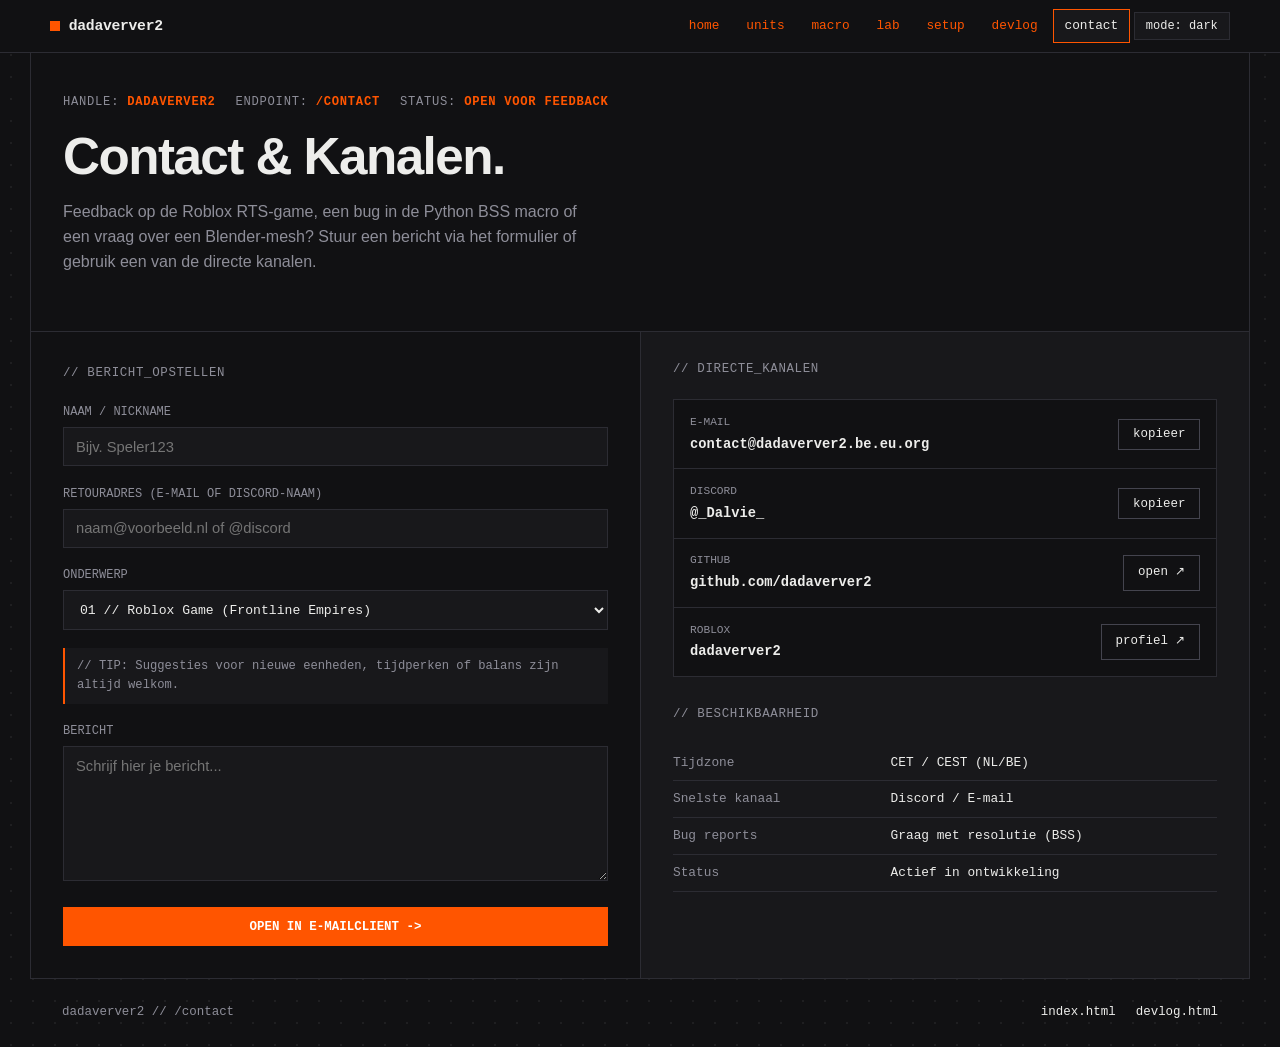
==== commit 3ec1390c: "Add files via upload" ====
--- a/contact.html
+++ b/contact.html
@@ -4,373 +4,7 @@
   <meta charset="UTF-8" />
   <meta name="viewport" content="width=device-width, initial-scale=1.0" />
   <title>dadaverver2 — contact</title>
-  <style>
-    :root {
-      --bg: #111113;
-      --surface: #18181b;
-      --surface-alt: #1f1f24;
-      --border: #2c2c33;
-      --border-strong: #44444e;
-      --text: #ededeb;
-      --muted: #8e8e99;
-      --accent: #ff5500;
-      --ok: #2ea043;
-      --grid-dot: rgba(255, 255, 255, 0.06);
-      --mono: ui-monospace, 'SFMono-Regular', 'Cascadia Code', Menlo, Consolas, monospace;
-      --sans: 'Inter', -apple-system, BlinkMacSystemFont, 'Segoe UI', Roboto, sans-serif;
-    }
-
-    [data-mode="paper"] {
-      --bg: #f3f2ed;
-      --surface: #eae8e1;
-      --surface-alt: #e2dfd6;
-      --border: #cbc8be;
-      --border-strong: #9e9b90;
-      --text: #161615;
-      --muted: #5c5b55;
-      --accent: #d93f00;
-      --ok: #1a7f37;
-      --grid-dot: rgba(0, 0, 0, 0.08);
-    }
-
-    * { box-sizing: border-box; margin: 0; padding: 0; }
-
-    body {
-      font-family: var(--sans);
-      background-color: var(--bg);
-      background-image: radial-gradient(var(--grid-dot) 1px, transparent 1px);
-      background-size: 22px 22px;
-      color: var(--text);
-      line-height: 1.55;
-      -webkit-font-smoothing: antialiased;
-      min-height: 100vh;
-      display: flex;
-      flex-direction: column;
-    }
-
-    /* TOP STUDIO BAR */
-    .topbar {
-      position: sticky;
-      top: 0;
-      z-index: 100;
-      background: var(--bg);
-      border-bottom: 1px solid var(--border);
-    }
-
-    .topbar-inner {
-      max-width: 1220px;
-      margin: 0 auto;
-      display: flex;
-      justify-content: space-between;
-      align-items: center;
-      padding: 0 1.25rem;
-      min-height: 52px;
-      gap: 1rem;
-      flex-wrap: wrap;
-    }
-
-    .brand {
-      font-family: var(--mono);
-      font-size: 0.92rem;
-      font-weight: 700;
-      text-decoration: none;
-      color: var(--text);
-      display: flex;
-      align-items: center;
-      gap: 0.55rem;
-      letter-spacing: -0.02em;
-    }
-
-    .brand-marker {
-      display: inline-block;
-      width: 10px;
-      height: 10px;
-      background: var(--accent);
-    }
-
-    .nav-links {
-      display: flex;
-      align-items: center;
-      gap: 0.25rem;
-      flex-wrap: wrap;
-    }
-
-    .nav-links a {
-      font-family: var(--mono);
-      font-size: 0.8rem;
-      color: var(--muted);
-      text-decoration: none;
-      padding: 0.35rem 0.65rem;
-      border: 1px solid transparent;
-      transition: all 0.12s;
-    }
-
-    .nav-links a:hover {
-      color: var(--text);
-      border-color: var(--border);
-      background: var(--surface);
-    }
-
-    .nav-links a.nav-ext {
-      color: var(--accent);
-    }
-
-    .nav-links a.active {
-      color: var(--text);
-      border-color: var(--accent);
-      background: var(--surface);
-    }
-
-    .mode-btn {
-      font-family: var(--mono);
-      font-size: 0.75rem;
-      background: var(--surface);
-      color: var(--text);
-      border: 1px solid var(--border);
-      padding: 0.35rem 0.7rem;
-      cursor: pointer;
-    }
-    .mode-btn:hover { border-color: var(--accent); }
-
-    /* MAIN WRAP */
-    .wrap {
-      max-width: 1220px;
-      width: 100%;
-      margin: 0 auto;
-      border-left: 1px solid var(--border);
-      border-right: 1px solid var(--border);
-      background: var(--bg);
-      flex: 1;
-    }
-
-    /* HEADER BLOCK */
-    .page-head {
-      padding: 2.5rem 2rem 2rem;
-      border-bottom: 1px solid var(--border);
-    }
-
-    .meta-strip {
-      font-family: var(--mono);
-      font-size: 0.76rem;
-      color: var(--muted);
-      text-transform: uppercase;
-      letter-spacing: 0.06em;
-      margin-bottom: 1rem;
-      display: flex;
-      gap: 1.25rem;
-      flex-wrap: wrap;
-    }
-
-    .meta-strip span strong { color: var(--accent); font-weight: 600; }
-
-    h1 {
-      font-size: clamp(2rem, 4vw, 2.9rem);
-      font-weight: 800;
-      line-height: 1.08;
-      letter-spacing: -0.03em;
-      margin-bottom: 0.85rem;
-    }
-
-    .page-copy {
-      color: var(--muted);
-      max-width: 60ch;
-      font-size: 0.98rem;
-    }
-
-    /* SPLIT GRID */
-    .split-panel {
-      display: grid;
-      grid-template-columns: 1.15fr 0.85fr;
-      border-bottom: 1px solid var(--border);
-    }
-
-    @media (max-width: 900px) {
-      .split-panel { grid-template-columns: 1fr; }
-      .panel-right { border-left: none !important; border-top: 1px solid var(--border); }
-    }
-
-    .panel-left {
-      padding: 2rem;
-    }
-
-    .panel-right {
-      border-left: 1px solid var(--border);
-      padding: 2rem;
-      background: var(--surface);
-    }
-
-    .sub-label {
-      font-family: var(--mono);
-      font-size: 0.78rem;
-      color: var(--muted);
-      text-transform: uppercase;
-      letter-spacing: 0.05em;
-      margin-bottom: 1.25rem;
-      display: block;
-    }
-
-    /* FORM */
-    .form-row {
-      margin-bottom: 1.15rem;
-    }
-
-    .form-row label {
-      display: block;
-      font-family: var(--mono);
-      font-size: 0.75rem;
-      color: var(--muted);
-      text-transform: uppercase;
-      margin-bottom: 0.35rem;
-    }
-
-    input, select, textarea {
-      width: 100%;
-      padding: 0.65rem 0.75rem;
-      background: var(--surface);
-      border: 1px solid var(--border);
-      color: var(--text);
-      font-family: var(--sans);
-      font-size: 0.92rem;
-      outline: none;
-      transition: border-color 0.12s;
-    }
-
-    select {
-      font-family: var(--mono);
-      font-size: 0.82rem;
-    }
-
-    input:focus, select:focus, textarea:focus {
-      border-color: var(--accent);
-    }
-
-    textarea {
-      min-height: 135px;
-      resize: vertical;
-    }
-
-    .hint-line {
-      font-family: var(--mono);
-      font-size: 0.76rem;
-      color: var(--muted);
-      border-left: 2px solid var(--accent);
-      background: var(--surface);
-      padding: 0.55rem 0.75rem;
-      margin-bottom: 1.15rem;
-    }
-
-    /* BUTTONS */
-    .btn {
-      font-family: var(--mono);
-      font-size: 0.78rem;
-      padding: 0.45rem 0.85rem;
-      border: 1px solid var(--border-strong);
-      background: var(--bg);
-      color: var(--text);
-      cursor: pointer;
-      text-decoration: none;
-      display: inline-flex;
-      align-items: center;
-      justify-content: center;
-      transition: border-color 0.12s;
-    }
-    .btn:hover { border-color: var(--accent); }
-
-    .btn-accent {
-      background: var(--accent);
-      color: #fff;
-      border-color: var(--accent);
-      font-weight: 600;
-      width: 100%;
-      padding: 0.7rem 1rem;
-    }
-    .btn-accent:hover { opacity: 0.92; }
-
-    /* CHANNELS LEDGER */
-    .channel-list {
-      border: 1px solid var(--border);
-      background: var(--bg);
-      margin-bottom: 1.75rem;
-    }
-
-    .channel-row {
-      display: flex;
-      justify-content: space-between;
-      align-items: center;
-      padding: 0.85rem 1rem;
-      border-bottom: 1px solid var(--border);
-      gap: 0.75rem;
-    }
-    .channel-row:last-child { border-bottom: none; }
-
-    .ch-key {
-      font-family: var(--mono);
-      font-size: 0.7rem;
-      color: var(--muted);
-      text-transform: uppercase;
-    }
-
-    .ch-val {
-      font-family: var(--mono);
-      font-size: 0.86rem;
-      font-weight: 600;
-      word-break: break-all;
-      margin-top: 0.15rem;
-    }
-
-    .spec-table {
-      width: 100%;
-      border-collapse: collapse;
-      font-family: var(--mono);
-      font-size: 0.78rem;
-    }
-
-    .spec-table td {
-      padding: 0.5rem 0;
-      border-bottom: 1px solid var(--border);
-    }
-
-    .spec-table td:first-child {
-      color: var(--muted);
-      width: 42%;
-    }
-
-    /* TOAST */
-    .toast {
-      position: fixed;
-      bottom: 20px;
-      right: 20px;
-      background: var(--bg);
-      border: 1px solid var(--accent);
-      color: var(--text);
-      font-family: var(--mono);
-      font-size: 0.78rem;
-      padding: 0.65rem 1rem;
-      transform: translateY(100px);
-      opacity: 0;
-      transition: all 0.2s ease;
-      z-index: 999;
-    }
-    .toast.show { transform: translateY(0); opacity: 1; }
-
-    /* FOOTER */
-    footer {
-      max-width: 1220px;
-      width: 100%;
-      margin: 0 auto;
-      padding: 1.5rem 2rem;
-      display: flex;
-      justify-content: space-between;
-      align-items: center;
-      flex-wrap: wrap;
-      gap: 1rem;
-      font-family: var(--mono);
-      font-size: 0.78rem;
-      color: var(--muted);
-    }
-    footer a { color: var(--text); text-decoration: none; }
-    footer a:hover { color: var(--accent); }
-  </style>
+  <link rel="stylesheet" href="/style.css" />
 </head>
 <body>
 
@@ -381,12 +15,13 @@
         dadaverver2
       </a>
       <nav class="nav-links">
-        <a href="index.html#roblox">01.roblox</a>
-        <a href="index.html#python">02.bss_macro</a>
-        <a href="index.html#blender">03.blender</a>
-        <a href="index.html#extra">04.lab</a>
-        <a href="devlog.html" class="nav-ext">devlog.html</a>
-        <a href="contact.html" class="active">contact.html</a>
+        <a href="/index.html" class="nav-ext">home</a>
+        <a href="/units.html" class="nav-ext">units</a>
+        <a href="/macro.html" class="nav-ext">macro</a>
+        <a href="/lab.html" class="nav-ext">lab</a>
+        <a href="/setup.html" class="nav-ext">setup</a>
+        <a href="/devlog.html" class="nav-ext">devlog</a>
+        <a href="/contact.html" class="active">contact</a>
         <button class="mode-btn" id="modeToggle" onclick="toggleMode()">mode: dark</button>
       </nav>
     </div>
@@ -453,7 +88,7 @@
           <div class="channel-row">
             <div>
               <div class="ch-key">E-MAIL</div>
-              <div class="ch-val" id="myEmail">jouw-email@voorbeeld.nl</div>
+              <div class="ch-val" id="myEmail">contact@dadaverver2.be.eu.org</div>
             </div>
             <button class="btn" onclick="copyText('myEmail', 'E-mailadres gekopieerd')">kopieer</button>
           </div>
@@ -462,7 +97,7 @@
           <div class="channel-row">
             <div>
               <div class="ch-key">DISCORD</div>
-              <div class="ch-val" id="myDiscord">@jouw_discord_naam</div>
+              <div class="ch-val" id="myDiscord">@_Dalvie_</div>
             </div>
             <button class="btn" onclick="copyText('myDiscord', 'Discord-naam gekopieerd')">kopieer</button>
           </div>
@@ -509,7 +144,7 @@
 
   <script>
     // VUL HIER IN: Jouw e-mailadres waar het formulier naartoe moet openen
-    const TARGET_EMAIL = "jouw-email@voorbeeld.nl";
+    const TARGET_EMAIL = "contact@dadaverver2.be.eu.org";
 
     function toggleMode() {
       const isPaper = document.documentElement.getAttribute('data-mode') === 'paper';
@@ -560,4 +195,4 @@
     }
   </script>
 </body>
-</html>+</html>
--- a/style.css
+++ b/style.css
@@ -0,0 +1,785 @@
+:root {
+  --bg: #111113;
+  --surface: #18181b;
+  --surface-alt: #1f1f24;
+  --border: #2c2c33;
+  --border-strong: #44444e;
+  --text: #ededeb;
+  --muted: #8e8e99;
+  --accent: #ff5500;
+  --accent-dim: rgba(255, 85, 0, 0.14);
+  --ok: #2ea043;
+  --warn: #d29922;
+  --hostile: #e5484d;
+  --grid-dot: rgba(255, 255, 255, 0.06);
+  --mono: ui-monospace, 'SFMono-Regular', 'Cascadia Code', Menlo, Consolas, monospace;
+  --sans: 'Inter', -apple-system, BlinkMacSystemFont, 'Segoe UI', Roboto, sans-serif;
+}
+
+[data-mode="paper"] {
+  --bg: #f3f2ed;
+  --surface: #eae8e1;
+  --surface-alt: #e2dfd6;
+  --border: #cbc8be;
+  --border-strong: #9e9b90;
+  --text: #161615;
+  --muted: #5c5b55;
+  --accent: #d93f00;
+  --accent-dim: rgba(217, 63, 0, 0.1);
+  --ok: #1a7f37;
+  --warn: #9a6700;
+  --hostile: #cf222e;
+  --grid-dot: rgba(0, 0, 0, 0.08);
+}
+
+* { box-sizing: border-box; margin: 0; padding: 0; }
+html { scroll-behavior: smooth; }
+
+body {
+  font-family: var(--sans);
+  background-color: var(--bg);
+  background-image: radial-gradient(var(--grid-dot) 1px, transparent 1px);
+  background-size: 22px 22px;
+  color: var(--text);
+  line-height: 1.55;
+  -webkit-font-smoothing: antialiased;
+  min-height: 100vh;
+  display: flex;
+  flex-direction: column;
+}
+
+/* TOP STUDIO BAR */
+.topbar {
+  position: sticky;
+  top: 0;
+  z-index: 100;
+  background: var(--bg);
+  border-bottom: 1px solid var(--border);
+}
+
+.topbar-inner {
+  max-width: 1220px;
+  margin: 0 auto;
+  display: flex;
+  justify-content: space-between;
+  align-items: center;
+  padding: 0 1.25rem;
+  min-height: 52px;
+  gap: 1rem;
+  flex-wrap: wrap;
+}
+
+.brand {
+  font-family: var(--mono);
+  font-size: 0.92rem;
+  font-weight: 700;
+  text-decoration: none;
+  color: var(--text);
+  display: flex;
+  align-items: center;
+  gap: 0.55rem;
+  letter-spacing: -0.02em;
+}
+
+.brand-marker {
+  display: inline-block;
+  width: 10px;
+  height: 10px;
+  background: var(--accent);
+}
+
+.nav-links {
+  display: flex;
+  align-items: center;
+  gap: 0.25rem;
+  flex-wrap: wrap;
+}
+
+.nav-links a {
+  font-family: var(--mono);
+  font-size: 0.8rem;
+  color: var(--muted);
+  text-decoration: none;
+  padding: 0.35rem 0.65rem;
+  border: 1px solid transparent;
+  transition: all 0.12s;
+}
+
+.nav-links a:hover {
+  color: var(--text);
+  border-color: var(--border);
+  background: var(--surface);
+}
+
+.nav-links a.nav-ext { color: var(--accent); }
+
+.nav-links a.active {
+  color: var(--text);
+  border-color: var(--accent);
+  background: var(--surface);
+}
+
+.mode-btn {
+  font-family: var(--mono);
+  font-size: 0.75rem;
+  background: var(--surface);
+  color: var(--text);
+  border: 1px solid var(--border);
+  padding: 0.35rem 0.7rem;
+  cursor: pointer;
+}
+.mode-btn:hover { border-color: var(--accent); }
+
+/* MAIN CONTAINER */
+.wrap {
+  max-width: 1220px;
+  width: 100%;
+  margin: 0 auto;
+  border-left: 1px solid var(--border);
+  border-right: 1px solid var(--border);
+  background: var(--bg);
+  flex: 1;
+}
+
+/* HERO & PAGE HEADS */
+.hero {
+  display: grid;
+  grid-template-columns: 1.25fr 0.95fr;
+  border-bottom: 1px solid var(--border);
+}
+
+.hero-left { padding: 3rem 2rem; }
+
+.page-head {
+  padding: 2.5rem 2rem 1.75rem;
+  border-bottom: 1px solid var(--border);
+}
+
+.meta-strip {
+  font-family: var(--mono);
+  font-size: 0.76rem;
+  color: var(--muted);
+  text-transform: uppercase;
+  letter-spacing: 0.06em;
+  margin-bottom: 1.15rem;
+  display: flex;
+  gap: 1.25rem;
+  flex-wrap: wrap;
+}
+
+.meta-strip span strong { color: var(--accent); font-weight: 600; }
+
+h1 {
+  font-size: clamp(2rem, 4.2vw, 3.2rem);
+  font-weight: 800;
+  line-height: 1.06;
+  letter-spacing: -0.03em;
+  margin-bottom: 1rem;
+}
+
+.hero-copy, .page-copy {
+  font-size: 1rem;
+  color: var(--muted);
+  max-width: 60ch;
+  margin-bottom: 1.75rem;
+}
+
+.hero-copy strong { color: var(--text); font-weight: 600; }
+
+.spec-strip {
+  display: grid;
+  grid-template-columns: repeat(3, 1fr);
+  border: 1px solid var(--border);
+  background: var(--surface);
+}
+
+.spec-cell {
+  padding: 0.85rem 1rem;
+  border-right: 1px solid var(--border);
+}
+.spec-cell:last-child { border-right: none; }
+
+.spec-k {
+  font-family: var(--mono);
+  font-size: 0.7rem;
+  color: var(--muted);
+  text-transform: uppercase;
+}
+
+.spec-v {
+  font-family: var(--mono);
+  font-size: 1.05rem;
+  font-weight: 700;
+  margin-top: 0.15rem;
+}
+
+/* CLI REPL */
+.hero-right {
+  border-left: 1px solid var(--border);
+  background: var(--surface);
+  display: flex;
+  flex-direction: column;
+}
+
+.panel-bar {
+  display: flex;
+  justify-content: space-between;
+  align-items: center;
+  padding: 0.55rem 1rem;
+  border-bottom: 1px solid var(--border);
+  background: var(--surface-alt);
+  font-family: var(--mono);
+  font-size: 0.75rem;
+  color: var(--muted);
+}
+
+.repl-out {
+  flex: 1;
+  padding: 1rem;
+  font-family: var(--mono);
+  font-size: 0.8rem;
+  min-height: 220px;
+  max-height: 260px;
+  overflow-y: auto;
+  line-height: 1.65;
+}
+
+.repl-line { margin-bottom: 0.35rem; }
+.c-acc { color: var(--accent); }
+.c-ok { color: var(--ok); }
+.c-muted { color: var(--muted); }
+
+.repl-cmds {
+  display: flex;
+  gap: 0.35rem;
+  padding: 0.5rem 1rem;
+  border-top: 1px solid var(--border);
+  flex-wrap: wrap;
+}
+
+.cmd-chip {
+  font-family: var(--mono);
+  font-size: 0.72rem;
+  background: var(--bg);
+  color: var(--muted);
+  border: 1px solid var(--border);
+  padding: 0.2rem 0.5rem;
+  cursor: pointer;
+}
+.cmd-chip:hover { color: var(--text); border-color: var(--accent); }
+
+.repl-input-wrap {
+  display: flex;
+  align-items: center;
+  gap: 0.5rem;
+  padding: 0.65rem 1rem;
+  border-top: 1px solid var(--border);
+  background: var(--bg);
+  font-family: var(--mono);
+  font-size: 0.82rem;
+}
+
+.repl-input-wrap input {
+  flex: 1;
+  background: transparent;
+  border: none;
+  color: var(--text);
+  font-family: var(--mono);
+  font-size: 0.82rem;
+  outline: none;
+  padding: 0;
+}
+
+/* SECTIONS & SPLIT PANELS */
+.sec-head {
+  display: flex;
+  justify-content: space-between;
+  align-items: baseline;
+  padding: 1.5rem 2rem;
+  border-bottom: 1px solid var(--border);
+  background: var(--surface);
+  flex-wrap: wrap;
+  gap: 0.75rem;
+}
+
+.sec-title {
+  display: flex;
+  align-items: baseline;
+  gap: 0.85rem;
+}
+
+.sec-num {
+  font-family: var(--mono);
+  font-size: 0.88rem;
+  color: var(--accent);
+  font-weight: 700;
+}
+
+.sec-title h2 { font-size: 1.35rem; letter-spacing: -0.02em; }
+.sec-sub { font-family: var(--mono); font-size: 0.78rem; color: var(--muted); }
+
+.split-panel, .bottom-split {
+  display: grid;
+  grid-template-columns: 1fr 1fr;
+  border-bottom: 1px solid var(--border);
+}
+
+.panel-left { padding: 2rem; }
+
+.panel-right {
+  border-left: 1px solid var(--border);
+  padding: 1.75rem 2rem;
+  background: var(--surface);
+}
+
+.sub-label {
+  font-family: var(--mono);
+  font-size: 0.78rem;
+  color: var(--muted);
+  text-transform: uppercase;
+  letter-spacing: 0.05em;
+  margin-bottom: 1.25rem;
+  display: block;
+}
+
+.spec-table {
+  width: 100%;
+  border-collapse: collapse;
+  margin: 1.1rem 0;
+  font-family: var(--mono);
+  font-size: 0.8rem;
+}
+
+.spec-table td {
+  padding: 0.5rem 0;
+  border-bottom: 1px solid var(--border);
+}
+
+.spec-table td:first-child { color: var(--muted); width: 40%; }
+
+.notes-list {
+  list-style: none;
+  margin-top: 1rem;
+  font-size: 0.92rem;
+  color: var(--muted);
+}
+
+.notes-list li {
+  padding: 0.35rem 0 0.35rem 1rem;
+  position: relative;
+}
+
+.notes-list li::before {
+  content: "/";
+  position: absolute;
+  left: 0;
+  color: var(--accent);
+  font-family: var(--mono);
+  font-weight: 700;
+}
+
+/* BUTTONS */
+.btn {
+  font-family: var(--mono);
+  font-size: 0.78rem;
+  padding: 0.45rem 0.85rem;
+  border: 1px solid var(--border-strong);
+  background: var(--bg);
+  color: var(--text);
+  cursor: pointer;
+  text-decoration: none;
+  display: inline-flex;
+  align-items: center;
+  justify-content: center;
+  transition: all 0.12s;
+}
+.btn:hover { border-color: var(--accent); }
+
+.btn-accent {
+  background: var(--accent);
+  color: #fff;
+  border-color: var(--accent);
+  font-weight: 600;
+}
+.btn-accent:hover { opacity: 0.9; }
+
+form .btn-accent {
+  width: 100%;
+  padding: 0.7rem 1rem;
+}
+
+/* 01: TACTICAL GRID */
+.tac-toolbar {
+  display: flex;
+  justify-content: space-between;
+  align-items: center;
+  flex-wrap: wrap;
+  gap: 0.5rem;
+  margin-bottom: 0.85rem;
+}
+
+.tac-stats {
+  display: grid;
+  grid-template-columns: repeat(3, 1fr);
+  border: 1px solid var(--border);
+  background: var(--bg);
+  font-family: var(--mono);
+  font-size: 0.78rem;
+  margin-bottom: 0.85rem;
+}
+
+.tac-stats div {
+  padding: 0.45rem 0.65rem;
+  border-right: 1px solid var(--border);
+}
+.tac-stats div:last-child { border-right: none; }
+
+.sector-grid {
+  display: grid;
+  grid-template-columns: repeat(5, 1fr);
+  gap: 4px;
+  margin-bottom: 0.85rem;
+}
+
+.sector {
+  border: 1px solid var(--border);
+  background: var(--bg);
+  padding: 0.55rem 0.35rem;
+  min-height: 62px;
+  display: flex;
+  flex-direction: column;
+  justify-content: space-between;
+  cursor: pointer;
+  font-family: var(--mono);
+  user-select: none;
+}
+.sector:hover { border-color: var(--text); }
+.sector.ally { border-color: var(--ok); background: rgba(46, 160, 67, 0.1); }
+.sector.hostile { border-color: var(--hostile); background: rgba(229, 72, 77, 0.1); }
+.sector.cover-node { border-left: 3px solid var(--warn); }
+
+.sector-top {
+  display: flex;
+  justify-content: space-between;
+  font-size: 0.65rem;
+  color: var(--muted);
+}
+
+.sector-unit {
+  font-size: 0.78rem;
+  font-weight: 700;
+  text-align: center;
+  margin-top: 0.2rem;
+}
+
+.console-feed {
+  background: var(--bg);
+  border: 1px solid var(--border);
+  padding: 0.65rem 0.8rem;
+  font-family: var(--mono);
+  font-size: 0.75rem;
+  color: var(--muted);
+  height: 82px;
+  overflow-y: auto;
+}
+
+/* 02: PYTHON BSS TELEMETRY */
+.macro-bar {
+  display: grid;
+  grid-template-columns: 1fr 1fr;
+  gap: 0.6rem;
+  margin: 0.85rem 0;
+}
+
+.ctrl-select {
+  width: 100%;
+  padding: 0.45rem 0.6rem;
+  background: var(--bg);
+  border: 1px solid var(--border);
+  color: var(--text);
+  font-family: var(--mono);
+  font-size: 0.78rem;
+}
+
+.check-strip {
+  display: flex;
+  gap: 1rem;
+  flex-wrap: wrap;
+  font-family: var(--mono);
+  font-size: 0.76rem;
+  margin-bottom: 0.85rem;
+  color: var(--muted);
+}
+.check-strip label { display: flex; align-items: center; gap: 0.4rem; cursor: pointer; }
+.check-strip input { width: auto; }
+
+.telemetry-box {
+  border: 1px solid var(--border);
+  background: var(--bg);
+  margin-bottom: 0.85rem;
+}
+
+.telemetry-head {
+  display: flex;
+  justify-content: space-between;
+  padding: 0.4rem 0.75rem;
+  border-bottom: 1px solid var(--border);
+  font-family: var(--mono);
+  font-size: 0.74rem;
+}
+
+canvas#bssCanvas { display: block; width: 100%; height: 118px; }
+
+/* 03: BLENDER VIEWPORT */
+.vp-box { border: 1px solid var(--border); background: var(--bg); position: relative; }
+
+.vp-bar {
+  display: flex;
+  justify-content: space-between;
+  align-items: center;
+  padding: 0.45rem 0.75rem;
+  border-bottom: 1px solid var(--border);
+  background: var(--surface-alt);
+  flex-wrap: wrap;
+  gap: 0.4rem;
+}
+
+.vp-overlay {
+  position: absolute;
+  top: 48px;
+  left: 12px;
+  font-family: var(--mono);
+  font-size: 0.7rem;
+  color: var(--muted);
+  pointer-events: none;
+  line-height: 1.4;
+}
+
+canvas#blenderCanvas { display: block; width: 100%; height: 290px; cursor: grab; }
+canvas#blenderCanvas:active { cursor: grabbing; }
+
+/* 04: LAB LEDGER */
+.ledger { display: grid; grid-template-columns: repeat(2, 1fr); }
+
+.ledger-item {
+  padding: 1.5rem 2rem;
+  border-bottom: 1px solid var(--border);
+  border-right: 1px solid var(--border);
+  display: flex;
+  flex-direction: column;
+  justify-content: space-between;
+  gap: 0.75rem;
+}
+.ledger-item:nth-child(2n) { border-right: none; }
+
+.ledger-top {
+  display: flex;
+  justify-content: space-between;
+  align-items: center;
+  font-family: var(--mono);
+  font-size: 0.75rem;
+  color: var(--muted);
+}
+
+.status-tag { padding: 0.12rem 0.45rem; border: 1px solid var(--border); color: var(--text); }
+
+/* CONTACT FORM & CHANNELS */
+.form-row { margin-bottom: 1.15rem; }
+
+.form-row label {
+  display: block;
+  font-family: var(--mono);
+  font-size: 0.75rem;
+  color: var(--muted);
+  text-transform: uppercase;
+  margin-bottom: 0.35rem;
+}
+
+input, select, textarea {
+  width: 100%;
+  padding: 0.65rem 0.75rem;
+  background: var(--surface);
+  border: 1px solid var(--border);
+  color: var(--text);
+  font-family: var(--sans);
+  font-size: 0.92rem;
+  outline: none;
+}
+select { font-family: var(--mono); font-size: 0.82rem; }
+input:focus, select:focus, textarea:focus { border-color: var(--accent); }
+textarea { min-height: 135px; resize: vertical; }
+
+.hint-line {
+  font-family: var(--mono);
+  font-size: 0.76rem;
+  color: var(--muted);
+  border-left: 2px solid var(--accent);
+  background: var(--surface);
+  padding: 0.55rem 0.75rem;
+  margin-bottom: 1.15rem;
+}
+
+.channel-list {
+  border: 1px solid var(--border);
+  background: var(--bg);
+  margin-bottom: 1.75rem;
+}
+
+.channel-row {
+  display: flex;
+  justify-content: space-between;
+  align-items: center;
+  padding: 0.85rem 1rem;
+  border-bottom: 1px solid var(--border);
+  gap: 0.75rem;
+}
+.channel-row:last-child { border-bottom: none; }
+
+.ch-key { font-family: var(--mono); font-size: 0.7rem; color: var(--muted); text-transform: uppercase; }
+.ch-val { font-family: var(--mono); font-size: 0.86rem; font-weight: 600; word-break: break-all; margin-top: 0.15rem; }
+
+/* DEVLOG FILTERS, KANBAN & TIMELINE */
+.filter-bar { display: flex; flex-wrap: wrap; gap: 0.35rem; }
+
+.filter-btn {
+  font-family: var(--mono);
+  font-size: 0.78rem;
+  padding: 0.45rem 0.85rem;
+  border: 1px solid var(--border);
+  background: var(--surface);
+  color: var(--muted);
+  cursor: pointer;
+}
+.filter-btn:hover { color: var(--text); border-color: var(--border-strong); }
+.filter-btn.active { background: var(--accent); color: #fff; border-color: var(--accent); font-weight: 600; }
+
+.kanban-grid {
+  display: grid;
+  grid-template-columns: repeat(3, 1fr);
+  border-bottom: 1px solid var(--border);
+}
+
+.kanban-col { border-right: 1px solid var(--border); display: flex; flex-direction: column; }
+.kanban-col:last-child { border-right: none; }
+
+.col-head {
+  display: flex;
+  justify-content: space-between;
+  align-items: center;
+  padding: 0.85rem 1.25rem;
+  border-bottom: 1px solid var(--border);
+  background: var(--surface);
+  font-family: var(--mono);
+  font-size: 0.78rem;
+  font-weight: 700;
+}
+.col-count { color: var(--accent); }
+
+.task-list { padding: 1.25rem; display: flex; flex-direction: column; gap: 0.85rem; flex: 1; }
+
+.task-card { background: var(--surface); border: 1px solid var(--border); padding: 0.95rem 1rem; }
+.task-card:hover { border-color: var(--accent); }
+.task-tag { font-family: var(--mono); font-size: 0.68rem; color: var(--accent); text-transform: uppercase; margin-bottom: 0.35rem; display: block; }
+.task-title { font-weight: 700; font-size: 0.95rem; margin-bottom: 0.3rem; }
+.task-desc { font-size: 0.84rem; color: var(--muted); }
+
+.timeline {
+  border-left: 1px solid var(--border-strong);
+  padding-left: 1.35rem;
+  margin-left: 0.25rem;
+  display: flex;
+  flex-direction: column;
+  gap: 1.4rem;
+}
+
+.log-entry { position: relative; }
+.log-entry::before {
+  content: "";
+  position: absolute;
+  left: -1.63rem;
+  top: 0.38rem;
+  width: 8px;
+  height: 8px;
+  background: var(--accent);
+}
+.log-meta { font-family: var(--mono); font-size: 0.74rem; color: var(--accent); margin-bottom: 0.2rem; }
+.log-entry h3 { font-size: 1rem; margin-bottom: 0.25rem; }
+.log-entry p { font-size: 0.88rem; color: var(--muted); }
+
+.poll-list { display: flex; flex-direction: column; gap: 0.75rem; }
+.poll-item { background: var(--bg); border: 1px solid var(--border); padding: 0.85rem 1rem; cursor: pointer; }
+.poll-item:hover { border-color: var(--accent); }
+.poll-item.voted { border-color: var(--ok); }
+.poll-top { display: flex; justify-content: space-between; align-items: center; font-family: var(--mono); font-size: 0.8rem; margin-bottom: 0.5rem; gap: 0.5rem; }
+.poll-pct { color: var(--accent); font-weight: 700; }
+.poll-track { height: 6px; background: var(--surface-alt); width: 100%; }
+.poll-fill { height: 100%; background: var(--accent); transition: width 0.3s ease; }
+
+/* 404 MINI GAME */
+.dpad {
+  display: grid;
+  grid-template-columns: repeat(3, 46px);
+  gap: 4px;
+  justify-content: center;
+  margin-top: 0.85rem;
+}
+.dpad button {
+  height: 40px;
+  font-family: var(--mono);
+  font-size: 0.9rem;
+  background: var(--bg);
+  color: var(--text);
+  border: 1px solid var(--border-strong);
+  cursor: pointer;
+}
+.dpad button:active { background: var(--accent); color: #fff; }
+
+/* TOAST & FOOTER */
+.toast {
+  position: fixed;
+  bottom: 20px;
+  right: 20px;
+  background: var(--bg);
+  border: 1px solid var(--accent);
+  color: var(--text);
+  font-family: var(--mono);
+  font-size: 0.78rem;
+  padding: 0.65rem 1rem;
+  transform: translateY(100px);
+  opacity: 0;
+  transition: all 0.2s ease;
+  z-index: 999;
+}
+.toast.show { transform: translateY(0); opacity: 1; }
+
+footer {
+  max-width: 1220px;
+  width: 100%;
+  margin: 0 auto;
+  padding: 1.5rem 2rem;
+  display: flex;
+  justify-content: space-between;
+  align-items: center;
+  flex-wrap: wrap;
+  gap: 1rem;
+  font-family: var(--mono);
+  font-size: 0.78rem;
+  color: var(--muted);
+}
+footer a { color: var(--text); text-decoration: none; }
+footer a:hover { color: var(--accent); }
+
+/* RESPONSIVE */
+@media (max-width: 920px) {
+  .hero, .split-panel, .bottom-split, .kanban-grid { grid-template-columns: 1fr; }
+  .hero-right, .panel-right { border-left: none; border-top: 1px solid var(--border); }
+  .kanban-col { border-right: none; border-bottom: 1px solid var(--border); }
+  .kanban-col:last-child { border-bottom: none; }
+}
+@media (max-width: 780px) {
+  .ledger { grid-template-columns: 1fr; }
+  .ledger-item { border-right: none; }
+}
+@media (max-width: 520px) {
+  .macro-bar { grid-template-columns: 1fr; }
+}
